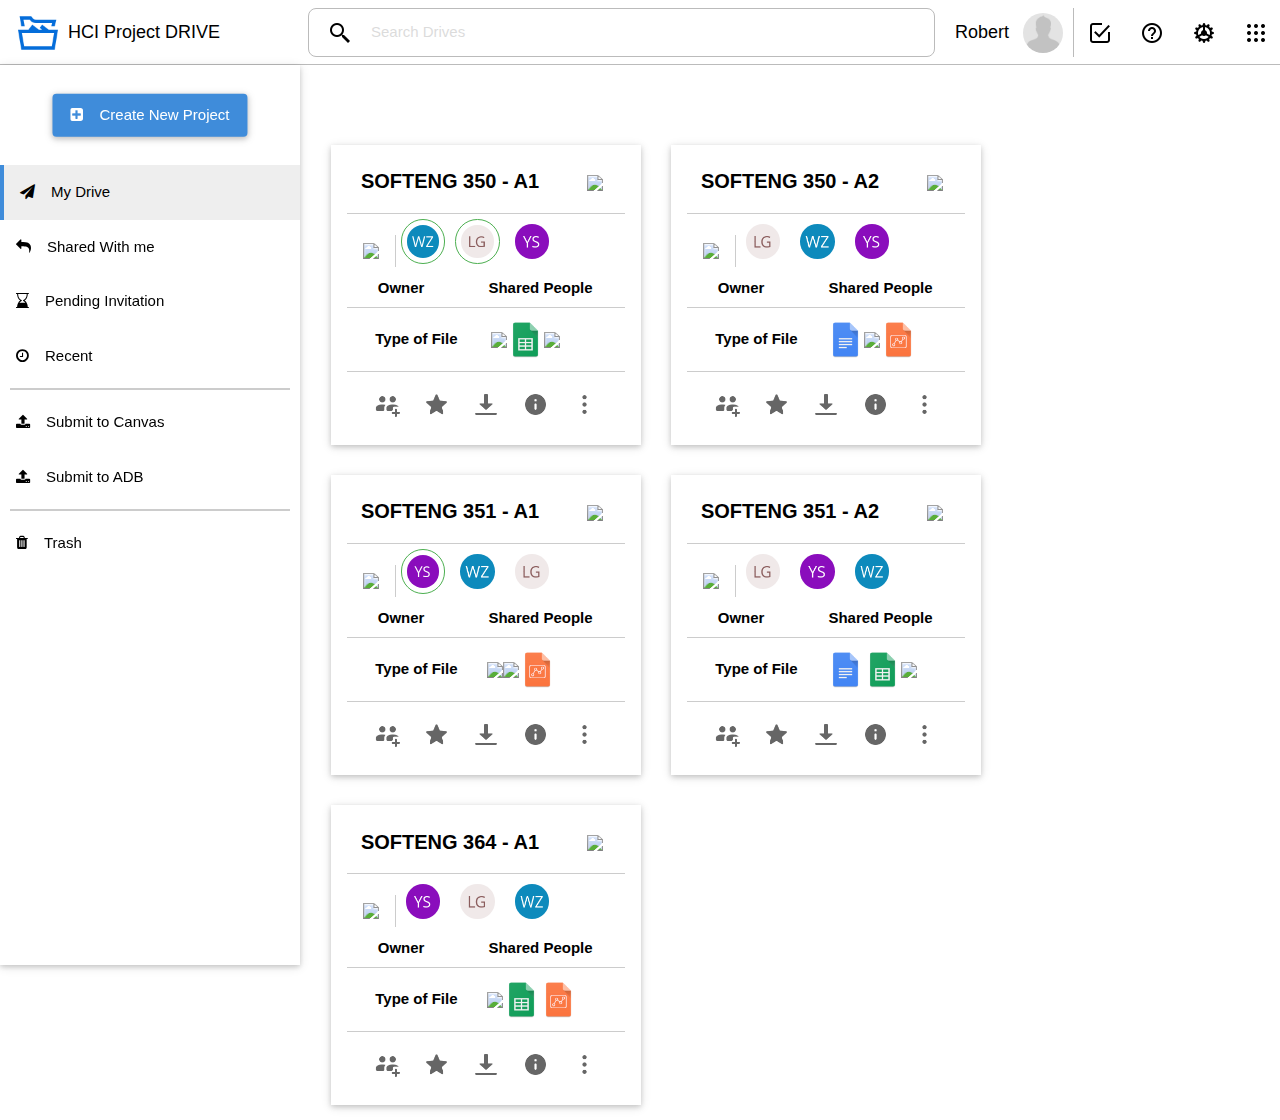
==== index.html @ d6d052b3 "resolving conflicts" ====
<!DOCTYPE html>
<html lang="en">
<title>HCI Project Drive</title>
<meta charset="UTF-8">
<meta name="viewport" content="width=device-width, initial-scale=1">
<link href="css/ysun.css" rel="stylesheet" type="text/css">
<link rel="stylesheet" href="https://www.w3schools.com/w3css/4/w3.css">

<link href="https://fonts.googleapis.com/css?family=RobotoDraft" rel="stylesheet" type="text/css">
<link rel="stylesheet" href="https://cdnjs.cloudflare.com/ajax/libs/font-awesome/4.7.0/css/font-awesome.min.css">
<link rel="stylesheet" href="css/sharing.css">
<link rel="stylesheet" href="css/ItemGrid.css">
<link rel="stylesheet" href="css/sideNav.css">

<style>
html,body,h1,h2,h3,h4,h5 {font-family: "RobotoDraft", "Roboto", sans-serif}
.w3-bar-block .w3-bar-item {padding: 16px}
	</style>
<body>

<header class="header">
	<div class="topnav">
		<div class="header-left">
			<img class="logo" src="assets/icon_drive.png" title="Drives" alt width="40" height="40">
			<span class="title">HCI Project DRIVE</span>
		</div>
	  	<div class="search-container">
			<div class="icon-background">
				<img class="search-icon" src="assets/icon-search.png" title="Search" alt width="24" height="24">
			</div>
			<input type="search" id="searchInput" class="search-field" onkeyup="searchFunction()" placeholder="Search Drives" name="search">
		</div>
		<div class="profile">
			<span class="profile-name">Robert</span>
			<img class="profile-img" src="assets/img_profile.png" title="Your profile" alt width="40" height="40">
		</div>
		<div class="menu">
			<div class="icon-background">
				<img class="status-icon" src="assets/icon-tickbox.png" title="Status" alt width="24" height="24">
			</div>
			<div class="icon-background">
				<img class="help-icon" src="assets/icon-help.png" title="Support" alt width="24" height="24">
			</div>
			<div class="icon-background">
				<img class="gear-icon" src="assets/icon-gear.png" title="Settings" alt width="24" height="24">
			</div>
			<div class="icon-background">
				<img class="menu-icon" src="assets/icon_menu.png" title="Apps" alt width="24" height="24">
			</div>
		</div>
	</div>
</header>
<!-- Side Navigation -->
<nav class="w3-sidebar w3-bar-block w3-collapse w3-white w3-animate-left w3-card" id="mySidebar">
  <div id="div-new-project" class= "div-wrapper">
    <div class="w3-display-middle">
	   <a class="w3-button google-drive-blue w3-card-2 w3-round-medium btn-new-project">
      <i class="fa fa-plus-square w3-margin-right" aria-hidden="true"></i>Create New Project</a>
    </div>
  </div>

  <!-- the close tab on small screen size -->
  <a href="javascript:void(0)" onclick="w3_close()" title="Close Sidemenu" 
  class="w3-bar-item w3-button w3-hide-large w3-large">Close <i class="fa fa-remove"></i></a>

  <div>
  <a href="#" class="w3-bar-item w3-button sideNavItem" id="sideNavItem-MyDrive" onclick="doShare('sideNavItem-MyDrive');w3_close();">
    <i class="fa fa-paper-plane w3-margin-right" ></i>My Drive</a>
  <a href="#" class="w3-bar-item w3-button sideNavItem" id="sideNavItem-Shared" onclick="doShare('sideNavItem-Shared');w3_close();">
    <i class="fa fa-mail-reply w3-margin-right"></i>Shared With me</a>
  <a href="#" class="w3-bar-item w3-button sideNavItem" id="sideNavItem-PendingInvitation" onclick="doShare('sideNavItem-PendingInvitation');w3_close();">
    <i class="fa fa-hourglass-end w3-margin-right"></i>Pending Invitation</a>
  <a href="#" class="w3-bar-item w3-button sideNavItem" id="sideNavItem-Recent" onclick="doShare('sideNavItem-Recent');w3_close();">
    <i class="fa fa-clock-o w3-margin-right" aria-hidden="true" ></i>Recent</a>
  <!-- Divider -->
  <div class="w3-panel w3-border sideNav-Divider"></div>
  <a href="#" class="w3-bar-item w3-button sideNavItem" id="sideNavItem-Canvas" onclick="doShare('sideNavItem-Canvas');w3_close();">
    <i class="fa fa-upload w3-margin-right" aria-hidden="true"></i>Submit to Canvas</a>
  <a href="#" class="w3-bar-item w3-button sideNavItem" id="sideNavItem-ADB" onclick="doShare('sideNavItem-ADB');w3_close();">
    <i class="fa fa-upload w3-margin-right" aria-hidden="true"></i>Submit to ADB</a>
  <!-- Divider -->
  <div class="w3-panel w3-border sideNav-Divider"></div>
  <a href="#" class="w3-bar-item w3-button sideNavItem" id="sideNavItem-Trash" onclick="doShare('sideNavItem-Trash');w3_close();">
    <i class="fa fa-trash w3-margin-right"></i>Trash</a>
  </div>
</nav>

<!-- Modal that pops up when you click on "Share File" -->
<div id="id01" class="w3-modal" style="z-index:4">
  <div class="w3-modal-content modal">
    <div class="w3-container w3-padding top-sharing-bar">
       <span onclick="document.getElementById('id01').style.display='none'"
       class="w3-button top-sharing-bar w3-right w3-xxlarge"><i class="fa fa-remove"></i></span>
      <h2>Share File</h2>
    </div>
    <div class="w3-panel">
      <label>Link sharing on</label>
      <table class="link-share">
        <tr>
          <th class="link-header">
            <div class="w3-dropdown-click">
              <button id="dropdown-button" class="w3-button w3-light-grey" onclick="toggleDropDown()">Anyone with the link can view <i class="fa fa-caret-down"></i></button>
              <div id="access-content" class="w3-dropdown-content w3-bar-block w3-card-4">
                <a href="#" class="w3-bar-item w3-button" onclick="select(this)">Anyone with the link can view</a>
                <a href="#" class="w3-bar-item w3-button" onclick="select(this)">Anyone with the link can edit</a>
                <a href="#" class="w3-bar-item w3-button" onclick="select(this)">Only people at the University of Auckland can edit</a>
              </div>
            </div>
            <a class="w3-button w3-light-grey w3-right">Copy Link</a>
          </th>
        </tr>
        <tr>
          <td class="link-item">https://se350.assignment3.co</td>
        </tr>
      </table>

      <hr>

      <label>People</label>
      <input class="w3-input w3-border w3-margin-bottom w3-margin-top" type="text" placeholder="Enter email addresses or names...">

      <hr>
      <label>Sharing Message</label>
      <textarea class="w3-input w3-border w3-margin-bottom w3-margin-top" placeholder="Enter your message here..."></textarea>

      <!-- Advanced sharing content -->
      <div id="advanced-sharing">
        <hr>
        <label>Select groups to share:</label>
        <div class="group-select">
          <input class="w3-check group-check" type="checkbox">
          <label class="project-names">Project 1</label>
          <input class="w3-check group-check" type="checkbox">
          <label class="project-names">Project 2</label>
          <input class="w3-check group-check" type="checkbox">
          <label class="project-names">Project 3</label>
          <input class="w3-check group-check" type="checkbox">
          <label class="project-names">Project 4</label>
        </div>
      </div>

      <div class="w3-section">
        <a class="w3-button done-button" onclick="submitShare()">Share</a>
        <a id="advanced-button" class="w3-button w3-light-grey w3-right" onclick="toggleAdvancedSharing()">Advanced Sharing</a> 
      </div>    
    </div>
  </div>
</div>

<!-- confirmation for sharing -->
<div id="id02" class="w3-modal" style="z-index:4">
  <div class="w3-modal-content modal">
    <div class="w3-container w3-padding top-sharing-bar">
      <span onclick="document.getElementById('id02').style.display='none'"
       class="w3-button top-sharing-bar w3-right w3-xxlarge"><i class="fa fa-remove"></i></span>
      <h2>Share File</h2>
    </div>
    <div class="w3-panel">
      <h3>Successfully shared!</h3>
      <div class="w3-section w3-right">
        <a class="w3-button done-button" onclick="document.getElementById('id02').style.display='none'">Done</a>
      </div>   
    </div>
  </div>
</div>

<!-- Overlay effect when opening the side navigation on small screens -->
<div class="w3-overlay w3-hide-large w3-animate-opacity" onclick="w3_close()" style="cursor:pointer" title="Close Sidemenu" id="myOverlay"></div>

<!-- Page content -->
<div class="w3-main div-main-contents" id="div-main-contents1">
<i class="fa fa-bars w3-button w3-white w3-hide-large w3-xlarge w3-margin-left w3-margin-top" onclick="w3_open()"></i>

<div id="grid" class="w3-container">
		<div class="col">
			<div class="w3-card w3-padding">
	            <div class="w3-row w3-border-bottom">
				    <h4><b class="card-title">SOFTENG 350 - A1</b><img class="icon link w3-hover-opacity" src="assets/icons8-link-96.png"></h4>
			    </div>
                <div class="w3-row">
                    <img class="avatar w3-padding w3-hover-opacity w3-border-right" src="assets/avatar1.png"><img class="initial w3-hover-opacity w3-border w3-border-green" src="assets/initials1.png"><img class="initial w3-hover-opacity w3-border w3-border-green" src="assets/initials2.png"><img class="initial w3-hover-opacity" src="assets/initials3.png">
                </div>
                <div class="w3-row w3-border-bottom w3-padding">
                    <p class="w3-row">
                        <b class="Owner-text">Owner</b><b class="Shared-people-text">Shared People</b>
                    </p>
                </div>
                <div class="w3-row w3-border-bottom w3-padding">
                    <p class="w3-row"><b class="Type-of-file-text">Type of File</b>
                        <img class="file-icon" src="assets/fileIcon4.png"><img class="file-icon" src="assets/fileIcon2.png"><img class="file-icon" src="assets/fileIcon5.png">
                    </p>
                </div>
                <div class="w3-row w3-padding"><a onclick="showShare()"><img class="icon w3-hover-opacity" src="assets/icons8-add-user-group-man-man-96.png"></a><img class="icon w3-hover-opacity" src="assets/icons8-star-96.png"><img class="icon w3-hover-opacity" src="assets/icons8-download-96.png"><img class="icon w3-hover-opacity" src="assets/icons8-info-96.png" title="Deadline: 06/06/2020"><img class="icon w3-hover-opacity" src="assets/icons8-menu-vertical-96.png"></div>
            </div>
		</div>
		<div class="col">
			<div class="w3-card w3-padding">
	            <div class="w3-row w3-border-bottom">
				    <h4><b class="card-title">SOFTENG 350 - A2</b><img class="icon link w3-hover-opacity" src="assets/icons8-link-96.png"></h4>
			    </div>
                <div class="w3-row">
                    <img class="avatar w3-padding w3-hover-opacity w3-border-right" src="assets/avatar2.png"><img class="initial w3-hover-opacity" src="assets/initials2.png"><img class="initial w3-hover-opacity" src="assets/initials1.png"><img class="initial w3-hover-opacity" src="assets/initials3.png">
                </div>
                <div class="w3-row w3-border-bottom w3-padding"><p class="w3-row"><b class="Owner-text">Owner</b><b class="Shared-people-text">Shared People</b></p></div>
                <div class="w3-row w3-border-bottom w3-padding"><p class="w3-row"><b class="Type-of-file-text">Type of File</b><img class="file-icon" src="assets/fileIcon1.png"><img class="file-icon" src="assets/fileIcon5.png"><img class="file-icon" src="assets/fileIcon3.png"></p></div>
                <div class="w3-row w3-padding"><a onclick="showShare()"><img class="icon w3-hover-opacity" src="assets/icons8-add-user-group-man-man-96.png"></a><img class="icon w3-hover-opacity" src="assets/icons8-star-96.png"><img class="icon w3-hover-opacity" src="assets/icons8-download-96.png"><img class="icon w3-hover-opacity" src="assets/icons8-info-96.png" title="Deadline: 10/06/2020"><img class="icon w3-hover-opacity" src="assets/icons8-menu-vertical-96.png"></div>
            </div>
        </div>
		<div class="col">
			<div class="w3-card w3-padding">
	            <div class="w3-row w3-border-bottom">
				    <h4><b class="card-title">SOFTENG 351 - A1</b><img class="icon link w3-hover-opacity" src="assets/icons8-link-96.png"></h4>
			    </div>
                <div class="w3-row">
                    <img class="avatar w3-padding w3-hover-opacity w3-border-right" src="assets/avatar3.png"><img class="initial w3-hover-opacity w3-border w3-border-green" src="assets/initials3.png"><img class="initial w3-hover-opacity" src="assets/initials1.png"><img class="initial w3-hover-opacity" src="assets/initials2.png">
                </div>
                <div class="w3-row w3-border-bottom w3-padding"><p class="w3-row"><b class="Owner-text">Owner</b><b class="Shared-people-text">Shared People</b></p></div>
                <div class="w3-row w3-border-bottom w3-padding"><p class="w3-row"><b class="Type-of-file-text">Type of File</b><img class="file-icon" src="assets/fileIcon5.png"><img class="file-icon" src="assets/fileIcon4.png"><img class="file-icon" src="assets/fileIcon3.png"></p></div>
                <div class="w3-row w3-padding"><a onclick="showShare()"><img class="icon w3-hover-opacity" src="assets/icons8-add-user-group-man-man-96.png"></a><img class="icon w3-hover-opacity" src="assets/icons8-star-96.png"><img class="icon w3-hover-opacity" src="assets/icons8-download-96.png"><img class="icon w3-hover-opacity" src="assets/icons8-info-96.png" title="Deadline: 07/06/2020"><img class="icon w3-hover-opacity" src="assets/icons8-menu-vertical-96.png"></div>
            </div>
        </div>
        <div class="col">
			<div class="w3-card w3-padding">
	            <div class="w3-row w3-border-bottom">
				    <h4><b class="card-title">SOFTENG 351 - A2</b><img class="icon link w3-hover-opacity" src="assets/icons8-link-96.png"></h4>
			    </div>
                <div class="w3-row">
                    <img class="avatar w3-padding w3-hover-opacity w3-border-right" src="assets/avatar4.png"><img class="initial w3-hover-opacity" src="assets/initials2.png"><img class="initial w3-hover-opacity" src="assets/initials3.png"><img class="initial w3-hover-opacity" src="assets/initials1.png">
                </div>
                <div class="w3-row w3-border-bottom w3-padding"><p class="w3-row"><b class="Owner-text">Owner</b><b class="Shared-people-text">Shared People</b></p></div>
                <div class="w3-row w3-border-bottom w3-padding"><p class="w3-row"><b class="Type-of-file-text">Type of File</b><img class="file-icon" src="assets/fileIcon1.png"><img class="file-icon" src="assets/fileIcon2.png"><img class="file-icon" src="assets/fileIcon4.png"></p></div>
                <div class="w3-row w3-padding"><a onclick="showShare()"><img class="icon w3-hover-opacity" src="assets/icons8-add-user-group-man-man-96.png"></a><img class="icon w3-hover-opacity" src="assets/icons8-star-96.png"><img class="icon w3-hover-opacity" src="assets/icons8-download-96.png"><img class="icon w3-hover-opacity" src="assets/icons8-info-96.png" title="Deadline: 11/06/2020"><img class="icon w3-hover-opacity" src="assets/icons8-menu-vertical-96.png"></div>
            </div>
        </div>
        <div class="col">
			<div class="w3-card w3-padding">
	            <div class="w3-row w3-border-bottom">
				    <h4><b class="card-title">SOFTENG 364 - A1</b><img class="icon link w3-hover-opacity" src="assets/icons8-link-96.png"></h4>
			    </div>
                <div class="w3-row">
                    <img class="avatar w3-padding w3-hover-opacity w3-border-right" src="assets/avatar5.png"><img class="initial w3-hover-opacity" src="assets/initials3.png"><img class="initial w3-hover-opacity" src="assets/initials2.png"><img class="initial w3-hover-opacity" src="assets/initials1.png">
                </div>
                <div class="w3-row w3-border-bottom w3-padding"><p class="w3-row"><b class="Owner-text">Owner</b><b class="Shared-people-text">Shared People</b></p></div>
                <div class="w3-row w3-border-bottom w3-padding"><p class="w3-row"><b class="Type-of-file-text">Type of File</b><img class="file-icon" src="assets/fileIcon4.png"><img class="file-icon" src="assets/fileIcon2.png"><img class="file-icon" src="assets/fileIcon3.png"></p></div>
                <div class="w3-row w3-padding"><a onclick="showShare()"><img class="icon w3-hover-opacity" src="assets/icons8-add-user-group-man-man-96.png"></a><img class="icon w3-hover-opacity" src="assets/icons8-star-96.png"><img class="icon w3-hover-opacity" src="assets/icons8-download-96.png"><img class="icon w3-hover-opacity" src="assets/icons8-info-96.png" title="Deadline: 15/06/2020"><img class="icon w3-hover-opacity" src="assets/icons8-menu-vertical-96.png"></div>
            </div>
        </div>
</div>
 
</div>


<!-- Page2 content (When clicking shared with me)-->
<div class="w3-main div-main-contents" id="div-main-contents2" style="margin-left:300px;">
<i class="fa fa-bars w3-button w3-white w3-hide-large w3-xlarge w3-margin-left w3-margin-top" onclick="w3_open()"></i>

<div class="w3-container">
  <div class="row">
    <div class="col">
      <div class="w3-card w3-padding">
              <div class="w3-row w3-border-bottom">
            <h4><b class="card-title">SOFTENG 350 - A1</b><img class="icon link w3-hover-opacity" src="assets/icons8-link-96.png"></h4>
          </div>
                <div class="w3-row">
                    <img class="avatar w3-padding w3-hover-opacity w3-border-right" src="assets/avatar1.png"><img class="initial w3-hover-opacity" src="assets/initials1.png"><img class="initial w3-hover-opacity" src="assets/initials2.png"><img class="initial w3-hover-opacity" src="assets/initials3.png">
                </div>
                <div class="w3-row w3-border-bottom w3-padding">
                    <p class="w3-row">
                        <b class="Owner-text">Owner</b><b class="Shared-people-text">Shared People</b>
                    </p>
                </div>
                <div class="w3-row w3-border-bottom w3-padding">
                    <p class="w3-row"><b class="Type-of-file-text">Type of File</b>
                        <img class="file-icon" src="assets/fileIcon4.png"><img class="file-icon" src="assets/fileIcon2.png"><img class="file-icon" src="assets/fileIcon5.png">
                    </p>
                </div>
                <div class="w3-row w3-padding">
                    <a onclick="showShare()"><img class="icon w3-hover-opacity" src="assets/icons8-add-user-group-man-man-96.png"></a><img class="icon w3-hover-opacity" src="assets/icons8-star-96.png"><img class="icon w3-hover-opacity" src="assets/icons8-download-96.png"><img class="icon w3-hover-opacity" src="assets/icons8-info-96.png"><img class="icon w3-hover-opacity" src="assets/icons8-menu-vertical-96.png">
                </div>
            </div>
    </div>
    <div class="col">
        <div class="w3-card w3-padding">
          <div class="w3-row w3-border-bottom">
        <h4><b class="card-title">ENGGEN 303 TGIP</b><img class="icon link w3-hover-opacity" src="assets/icons8-link-96.png"></h4>
          </div>
            <div class="w3-row">
                <img class="avatar w3-padding w3-hover-opacity w3-border-right" src="assets/avatar5.png"><img class="initial w3-hover-opacity" src="assets/initials3.png"><img class="initial w3-hover-opacity" src="assets/initials2.png"><img class="initial w3-hover-opacity" src="assets/initials1.png">
            </div>
            <div class="w3-row w3-border-bottom w3-padding"><p class="w3-row"><b class="Owner-text">Owner</b><b class="Shared-people-text">Shared People</b></p></div>
            <div class="w3-row w3-border-bottom w3-padding"><p class="w3-row"><b class="Type-of-file-text" style="margin-right:20%">Type of File</b><img class="file-icon" src="assets/fileIcon1.png"><img class="file-icon" src="assets/fileIcon2.png"></p></div>
            <div class="w3-row w3-padding"><a onclick="showShare()"><img class="icon w3-hover-opacity" src="assets/icons8-add-user-group-man-man-96.png"></a><img class="icon w3-hover-opacity" src="assets/icons8-star-96.png"><img class="icon w3-hover-opacity" src="assets/icons8-download-96.png"><img class="icon w3-hover-opacity" src="assets/icons8-info-96.png"><img class="icon w3-hover-opacity" src="assets/icons8-menu-vertical-96.png"></div>
        </div>
    </div>
    <div class="col">
      <div class="w3-card w3-padding">
              <div class="w3-row w3-border-bottom">
            <h4><b class="card-title">SOFTENG 350 - A2</b><img class="icon link w3-hover-opacity" src="assets/icons8-link-96.png"></h4>
          </div>
                <div class="w3-row">
                    <img class="avatar w3-padding w3-hover-opacity w3-border-right" src="assets/avatar2.png"><img class="initial w3-hover-opacity" src="assets/initials2.png"><img class="initial w3-hover-opacity" src="assets/initials1.png"><img class="initial w3-hover-opacity" src="assets/initials3.png">
                </div>
                <div class="w3-row w3-border-bottom w3-padding"><p class="w3-row"><b class="Owner-text">Owner</b><b class="Shared-people-text">Shared People</b></p></div>
                <div class="w3-row w3-border-bottom w3-padding"><p class="w3-row"><b class="Type-of-file-text">Type of File</b><img class="file-icon" src="assets/fileIcon1.png"><img class="file-icon" src="assets/fileIcon5.png"><img class="file-icon" src="assets/fileIcon3.png"></p></div>
                <div class="w3-row w3-padding"><a onclick="showShare()"><img class="icon w3-hover-opacity" src="assets/icons8-add-user-group-man-man-96.png"></a><img class="icon w3-hover-opacity" src="assets/icons8-star-96.png"><img class="icon w3-hover-opacity" src="assets/icons8-download-96.png"><img class="icon w3-hover-opacity" src="assets/icons8-info-96.png"><img class="icon w3-hover-opacity" src="assets/icons8-menu-vertical-96.png"></div>
            </div>
        </div>
  </div>
</div>
 
</div>

<!-- Page3 content (Empty grid)-->
<div class="w3-main div-main-contents" id="div-main-contents3" style="margin-left:300px;">
  <i class="fa fa-bars w3-button w3-white w3-hide-large w3-xlarge w3-margin-left w3-margin-top" onclick="w3_open()"></i>
  <div class="flex-container">
    <p class="abc">No Items Found</p>
  </div>
</div>

<script>

function w3_open() {
  document.getElementById("mySidebar").style.display = "block";
  document.getElementById("myOverlay").style.display = "block";
}

function w3_close() {
  document.getElementById("mySidebar").style.display = "none";
  document.getElementById("myOverlay").style.display = "none";
}
</script>

<script type="text/javascript" src="js/sideNav.js"></script>

<script type="text/javascript" src="js/sharing.js"></script>
    
<script type="text/javascript" src="js/search.js"></script>

</body>
</html>
---- css/ysun.css ----
@charset "utf-8";
/* CSS Document */
*{
	margin: 0;
	padding: 0;
}

.header{
	width: auto;
	height: 65px;
	border-bottom: 1px solid #BBBBBB;
	background-color: #FFFFFF;
	align-items: center;
	display: block;
}

.header-left{
	display: flex;
	max-width: 300px;
	width: 100%;
	padding: 0px 30px 0px 0px;
	align-items: center;
	position: relative;
}

.logo{
	left: 10px;
	position: relative;
}

.title{
	font-size: large;
	left: 20px;
	margin-right: 20px;
	position: relative;
	cursor: pointer;
}

.title:hover{
	transition: opacity .25s ease;
	opacity: 50%;
}

.profile{
	left: 10px;
	border-right: 1px solid #BBBBBB;
	display: flex;
	position: relative;
	align-items: center;
	justify-content: center;
}

.profile-img{
	border-radius: 20px;
	margin: 0px 10px 0px 2px;
	cursor: pointer;
	position: relative;
}

.profile-name{
	width: 60px;
	margin: 0px 6px 0px 10px;
	font-size: large;
	align-items: center;
	position: relative;
	
}
.topnav{
	height: 65px;
	display:flex;
	padding: 8px;
	position: relative;
}

.search-container{
	display: flex;
	background: transparent;
	border: 0.5px solid #BBBBBB;
	border-radius: 8px;
    width: 760px;
	margin-right: auto;
	padding: 0px 5px;
	align-items: center;
	position: relative;
}


.search-field{
	background: transparent;
	border: none;
	padding: 0px 5px;
	width: 90%;
	overflow: hidden;
	outline: none;
	opacity: 25%;
	position: relative;
}

.search-field:hover{
	transition: opacity .25s ease;
	opacity: 100%;
}

.menu{
	left: 10px;
	display: flex;
	align-items: center;
	position: relative;
}

.icon-background{
	width: 40px;
	height: 40px;
	background: transparent;
	border-radius: 20px;
	margin: 0px 6px;
	display: flex;
	align-items: center;
	justify-content: center;
}

.icon-background:hover{
	background: #EEEEEE;
}

.menu-icon{
	cursor: pointer;
}

.gear-icon{
	cursor: pointer;
}

.help-icon{
	cursor: pointer;
}

.status-icon{
	cursor: pointer;
}

.search-icon{
	cursor: pointer;
}
---- css/sharing.css ----
.modal {
    position: absolute;
    float: left;
    left: 50%;
    top: 50%;
    transform: translate(-50%, -50%);
}

.link-header {
    border: 1px solid #d7e0f9;
    text-align: left;
    padding: 8px;
}

.link-item {
    border: 1px solid #d7e0f9;
    text-align: left;
    padding: 8px;
}

.link-share {
    border-collapse: collapse;
    width: 100%;
}

.group-select {
    padding: 8px;
    padding-left: 0px;
}

.project-names {
    padding-right: 12px;
}

.top-sharing-bar, .done-button {
    background-color: #0453ca;
    color: white;
}

#advanced-sharing {
    display: none;
}
---- css/ItemGrid.css ----
/* CSS Document */
.col {
	width: 340px;
  	float: left;
  	padding: 15px;
}

.card-title {
    margin-left: 5%;
}

.avatar {
	cursor: pointer;
    width: 40%;
    margin-top: 20px;
}

.initial {
    padding-top: 20px;
	cursor: pointer;
    width: 16%;
    border-radius: 50%;
    padding: 5px;
    margin: 5px;
}

.file-icon {
    width: 15%;
    margin-top: 5px;
    margin-bottom: 5px;
}

.Owner-text {
    margin-left: 6%;
}

.Shared-people-text {
    margin-left: 26%;
}

.Type-of-file-text {
    margin-left: 5%;
    margin-right: 12%;
}

.icon {
	cursor: pointer;
    width: 20%;
    padding: 12px;
}

.link {
    margin-left: 13%;
}

.flex-container {
  display: flex;
  height:80vh;
  justify-content: center;
  align-items: center;
}

.div-main-contents{
  margin-top:65px;
  margin-left:300px;
}
---- css/sideNav.css ----
/* CSS Document */
/*
64AFED
3f8cda
314582
1E274B
*/
.google-drive-blue{
  background: #3f8cda;
  color:white;
}

.div-wrapper{
  position: relative;
}

#div-new-project{
  height: 70px;
  margin: 15px 0px;
}

.btn-new-project{
  transition-duration: 0.4s;
  border: 2px solid #3f8cda;
}

.btn-new-project:hover {
  color: black;
  border: 2px solid #3f8cda;
  background-color: #EEEEEE !important;
}

#img-plus{
  width: 20px;
  height: 20px;
  margin: 5px;
}

.sideNavItem:hover{
  background-color: #EEEEEE !important;
}

.sideNavItem-active{
  border-left: 4px solid #3f8cda !important;
  background-color: #EEEEEE !important;
}

.sideNav-Divider{
  margin:5px 10px !important;
  background: #ccc;
  padding:0px;
  height: 0px;
}

#mySidebar{
  z-index:3;

  width:300px !important;
  position:fixed !important;
  /*margin-top:65px;*/
}
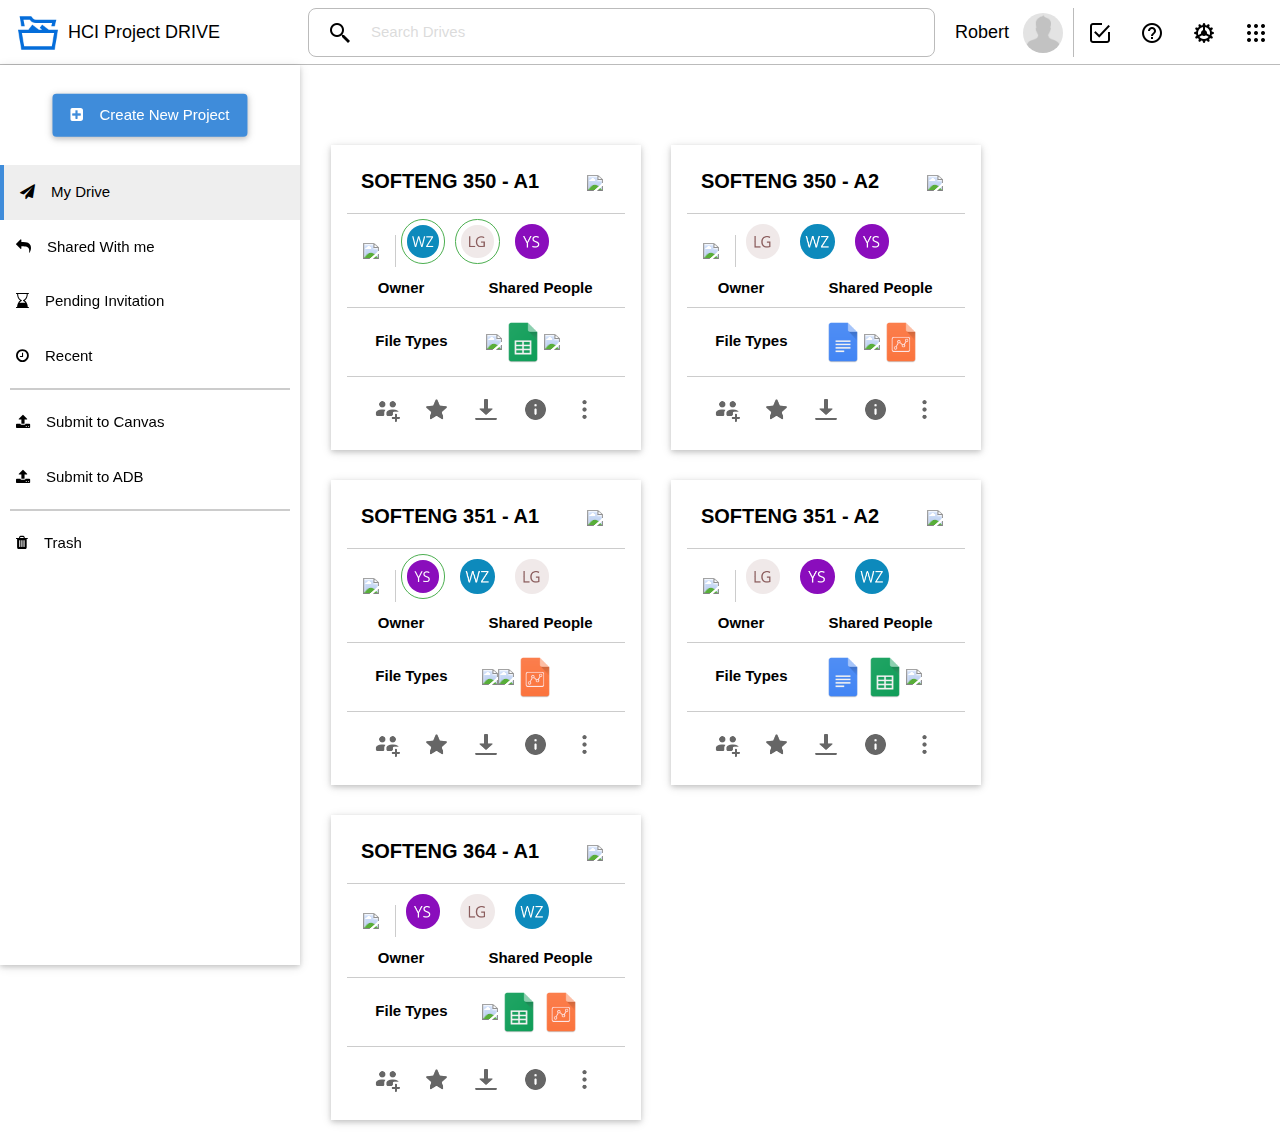
==== commit 72ed2fc2: "changed to file types" ====
--- a/index.html
+++ b/index.html
@@ -89,7 +89,7 @@
 <div id="id01" class="w3-modal" style="z-index:4">
   <div class="w3-modal-content modal">
     <div class="w3-container w3-padding top-sharing-bar">
-       <span onclick="document.getElementById('id01').style.display='none'"
+       <span onclick="document.getElementById('id01').style.display='none'; clearSharing();"
        class="w3-button top-sharing-bar w3-right w3-xxlarge"><i class="fa fa-remove"></i></span>
       <h2>Share File</h2>
     </div>
@@ -117,11 +117,11 @@
       <hr>
 
       <label>People</label>
-      <input class="w3-input w3-border w3-margin-bottom w3-margin-top" type="text" placeholder="Enter email addresses or names...">
+      <input id="people" class="w3-input w3-border w3-margin-bottom w3-margin-top" type="text" placeholder="Enter email addresses or names...">
 
       <hr>
       <label>Sharing Message</label>
-      <textarea class="w3-input w3-border w3-margin-bottom w3-margin-top" placeholder="Enter your message here..."></textarea>
+      <textarea id="message" class="w3-input w3-border w3-margin-bottom w3-margin-top" placeholder="Enter your message here..."></textarea>
 
       <!-- Advanced sharing content -->
       <div id="advanced-sharing">
@@ -186,7 +186,7 @@
                     </p>
                 </div>
                 <div class="w3-row w3-border-bottom w3-padding">
-                    <p class="w3-row"><b class="Type-of-file-text">Type of File</b>
+                    <p class="w3-row"><b class="Type-of-file-text">File Types</b>
                         <img class="file-icon" src="assets/fileIcon4.png"><img class="file-icon" src="assets/fileIcon2.png"><img class="file-icon" src="assets/fileIcon5.png">
                     </p>
                 </div>
@@ -202,7 +202,7 @@
                     <img class="avatar w3-padding w3-hover-opacity w3-border-right" src="assets/avatar2.png"><img class="initial w3-hover-opacity" src="assets/initials2.png"><img class="initial w3-hover-opacity" src="assets/initials1.png"><img class="initial w3-hover-opacity" src="assets/initials3.png">
                 </div>
                 <div class="w3-row w3-border-bottom w3-padding"><p class="w3-row"><b class="Owner-text">Owner</b><b class="Shared-people-text">Shared People</b></p></div>
-                <div class="w3-row w3-border-bottom w3-padding"><p class="w3-row"><b class="Type-of-file-text">Type of File</b><img class="file-icon" src="assets/fileIcon1.png"><img class="file-icon" src="assets/fileIcon5.png"><img class="file-icon" src="assets/fileIcon3.png"></p></div>
+                <div class="w3-row w3-border-bottom w3-padding"><p class="w3-row"><b class="Type-of-file-text">File Types</b><img class="file-icon" src="assets/fileIcon1.png"><img class="file-icon" src="assets/fileIcon5.png"><img class="file-icon" src="assets/fileIcon3.png"></p></div>
                 <div class="w3-row w3-padding"><a onclick="showShare()"><img class="icon w3-hover-opacity" src="assets/icons8-add-user-group-man-man-96.png"></a><img class="icon w3-hover-opacity" src="assets/icons8-star-96.png"><img class="icon w3-hover-opacity" src="assets/icons8-download-96.png"><img class="icon w3-hover-opacity" src="assets/icons8-info-96.png" title="Deadline: 10/06/2020"><img class="icon w3-hover-opacity" src="assets/icons8-menu-vertical-96.png"></div>
             </div>
         </div>
@@ -215,7 +215,7 @@
                     <img class="avatar w3-padding w3-hover-opacity w3-border-right" src="assets/avatar3.png"><img class="initial w3-hover-opacity w3-border w3-border-green" src="assets/initials3.png"><img class="initial w3-hover-opacity" src="assets/initials1.png"><img class="initial w3-hover-opacity" src="assets/initials2.png">
                 </div>
                 <div class="w3-row w3-border-bottom w3-padding"><p class="w3-row"><b class="Owner-text">Owner</b><b class="Shared-people-text">Shared People</b></p></div>
-                <div class="w3-row w3-border-bottom w3-padding"><p class="w3-row"><b class="Type-of-file-text">Type of File</b><img class="file-icon" src="assets/fileIcon5.png"><img class="file-icon" src="assets/fileIcon4.png"><img class="file-icon" src="assets/fileIcon3.png"></p></div>
+                <div class="w3-row w3-border-bottom w3-padding"><p class="w3-row"><b class="Type-of-file-text">File Types</b><img class="file-icon" src="assets/fileIcon5.png"><img class="file-icon" src="assets/fileIcon4.png"><img class="file-icon" src="assets/fileIcon3.png"></p></div>
                 <div class="w3-row w3-padding"><a onclick="showShare()"><img class="icon w3-hover-opacity" src="assets/icons8-add-user-group-man-man-96.png"></a><img class="icon w3-hover-opacity" src="assets/icons8-star-96.png"><img class="icon w3-hover-opacity" src="assets/icons8-download-96.png"><img class="icon w3-hover-opacity" src="assets/icons8-info-96.png" title="Deadline: 07/06/2020"><img class="icon w3-hover-opacity" src="assets/icons8-menu-vertical-96.png"></div>
             </div>
         </div>
@@ -228,7 +228,7 @@
                     <img class="avatar w3-padding w3-hover-opacity w3-border-right" src="assets/avatar4.png"><img class="initial w3-hover-opacity" src="assets/initials2.png"><img class="initial w3-hover-opacity" src="assets/initials3.png"><img class="initial w3-hover-opacity" src="assets/initials1.png">
                 </div>
                 <div class="w3-row w3-border-bottom w3-padding"><p class="w3-row"><b class="Owner-text">Owner</b><b class="Shared-people-text">Shared People</b></p></div>
-                <div class="w3-row w3-border-bottom w3-padding"><p class="w3-row"><b class="Type-of-file-text">Type of File</b><img class="file-icon" src="assets/fileIcon1.png"><img class="file-icon" src="assets/fileIcon2.png"><img class="file-icon" src="assets/fileIcon4.png"></p></div>
+                <div class="w3-row w3-border-bottom w3-padding"><p class="w3-row"><b class="Type-of-file-text">File Types</b><img class="file-icon" src="assets/fileIcon1.png"><img class="file-icon" src="assets/fileIcon2.png"><img class="file-icon" src="assets/fileIcon4.png"></p></div>
                 <div class="w3-row w3-padding"><a onclick="showShare()"><img class="icon w3-hover-opacity" src="assets/icons8-add-user-group-man-man-96.png"></a><img class="icon w3-hover-opacity" src="assets/icons8-star-96.png"><img class="icon w3-hover-opacity" src="assets/icons8-download-96.png"><img class="icon w3-hover-opacity" src="assets/icons8-info-96.png" title="Deadline: 11/06/2020"><img class="icon w3-hover-opacity" src="assets/icons8-menu-vertical-96.png"></div>
             </div>
         </div>
@@ -241,7 +241,7 @@
                     <img class="avatar w3-padding w3-hover-opacity w3-border-right" src="assets/avatar5.png"><img class="initial w3-hover-opacity" src="assets/initials3.png"><img class="initial w3-hover-opacity" src="assets/initials2.png"><img class="initial w3-hover-opacity" src="assets/initials1.png">
                 </div>
                 <div class="w3-row w3-border-bottom w3-padding"><p class="w3-row"><b class="Owner-text">Owner</b><b class="Shared-people-text">Shared People</b></p></div>
-                <div class="w3-row w3-border-bottom w3-padding"><p class="w3-row"><b class="Type-of-file-text">Type of File</b><img class="file-icon" src="assets/fileIcon4.png"><img class="file-icon" src="assets/fileIcon2.png"><img class="file-icon" src="assets/fileIcon3.png"></p></div>
+                <div class="w3-row w3-border-bottom w3-padding"><p class="w3-row"><b class="Type-of-file-text">File Types</b><img class="file-icon" src="assets/fileIcon4.png"><img class="file-icon" src="assets/fileIcon2.png"><img class="file-icon" src="assets/fileIcon3.png"></p></div>
                 <div class="w3-row w3-padding"><a onclick="showShare()"><img class="icon w3-hover-opacity" src="assets/icons8-add-user-group-man-man-96.png"></a><img class="icon w3-hover-opacity" src="assets/icons8-star-96.png"><img class="icon w3-hover-opacity" src="assets/icons8-download-96.png"><img class="icon w3-hover-opacity" src="assets/icons8-info-96.png" title="Deadline: 15/06/2020"><img class="icon w3-hover-opacity" src="assets/icons8-menu-vertical-96.png"></div>
             </div>
         </div>
@@ -270,7 +270,7 @@
                     </p>
                 </div>
                 <div class="w3-row w3-border-bottom w3-padding">
-                    <p class="w3-row"><b class="Type-of-file-text">Type of File</b>
+                    <p class="w3-row"><b class="Type-of-file-text">File Types</b>
                         <img class="file-icon" src="assets/fileIcon4.png"><img class="file-icon" src="assets/fileIcon2.png"><img class="file-icon" src="assets/fileIcon5.png">
                     </p>
                 </div>
@@ -288,7 +288,7 @@
                 <img class="avatar w3-padding w3-hover-opacity w3-border-right" src="assets/avatar5.png"><img class="initial w3-hover-opacity" src="assets/initials3.png"><img class="initial w3-hover-opacity" src="assets/initials2.png"><img class="initial w3-hover-opacity" src="assets/initials1.png">
             </div>
             <div class="w3-row w3-border-bottom w3-padding"><p class="w3-row"><b class="Owner-text">Owner</b><b class="Shared-people-text">Shared People</b></p></div>
-            <div class="w3-row w3-border-bottom w3-padding"><p class="w3-row"><b class="Type-of-file-text" style="margin-right:20%">Type of File</b><img class="file-icon" src="assets/fileIcon1.png"><img class="file-icon" src="assets/fileIcon2.png"></p></div>
+            <div class="w3-row w3-border-bottom w3-padding"><p class="w3-row"><b class="Type-of-file-text" style="margin-right:20%">File Types</b><img class="file-icon" src="assets/fileIcon1.png"><img class="file-icon" src="assets/fileIcon2.png"></p></div>
             <div class="w3-row w3-padding"><a onclick="showShare()"><img class="icon w3-hover-opacity" src="assets/icons8-add-user-group-man-man-96.png"></a><img class="icon w3-hover-opacity" src="assets/icons8-star-96.png"><img class="icon w3-hover-opacity" src="assets/icons8-download-96.png"><img class="icon w3-hover-opacity" src="assets/icons8-info-96.png"><img class="icon w3-hover-opacity" src="assets/icons8-menu-vertical-96.png"></div>
         </div>
     </div>
@@ -301,7 +301,7 @@
                     <img class="avatar w3-padding w3-hover-opacity w3-border-right" src="assets/avatar2.png"><img class="initial w3-hover-opacity" src="assets/initials2.png"><img class="initial w3-hover-opacity" src="assets/initials1.png"><img class="initial w3-hover-opacity" src="assets/initials3.png">
                 </div>
                 <div class="w3-row w3-border-bottom w3-padding"><p class="w3-row"><b class="Owner-text">Owner</b><b class="Shared-people-text">Shared People</b></p></div>
-                <div class="w3-row w3-border-bottom w3-padding"><p class="w3-row"><b class="Type-of-file-text">Type of File</b><img class="file-icon" src="assets/fileIcon1.png"><img class="file-icon" src="assets/fileIcon5.png"><img class="file-icon" src="assets/fileIcon3.png"></p></div>
+                <div class="w3-row w3-border-bottom w3-padding"><p class="w3-row"><b class="Type-of-file-text">File Types</b><img class="file-icon" src="assets/fileIcon1.png"><img class="file-icon" src="assets/fileIcon5.png"><img class="file-icon" src="assets/fileIcon3.png"></p></div>
                 <div class="w3-row w3-padding"><a onclick="showShare()"><img class="icon w3-hover-opacity" src="assets/icons8-add-user-group-man-man-96.png"></a><img class="icon w3-hover-opacity" src="assets/icons8-star-96.png"><img class="icon w3-hover-opacity" src="assets/icons8-download-96.png"><img class="icon w3-hover-opacity" src="assets/icons8-info-96.png"><img class="icon w3-hover-opacity" src="assets/icons8-menu-vertical-96.png"></div>
             </div>
         </div>
--- a/css/ItemGrid.css
+++ b/css/ItemGrid.css
@@ -25,7 +25,7 @@
 }
 
 .file-icon {
-    width: 15%;
+    width: 17%;
     margin-top: 5px;
     margin-bottom: 5px;
 }
@@ -40,7 +40,7 @@
 
 .Type-of-file-text {
     margin-left: 5%;
-    margin-right: 12%;
+    margin-right: 14%;
 }
 
 .icon {
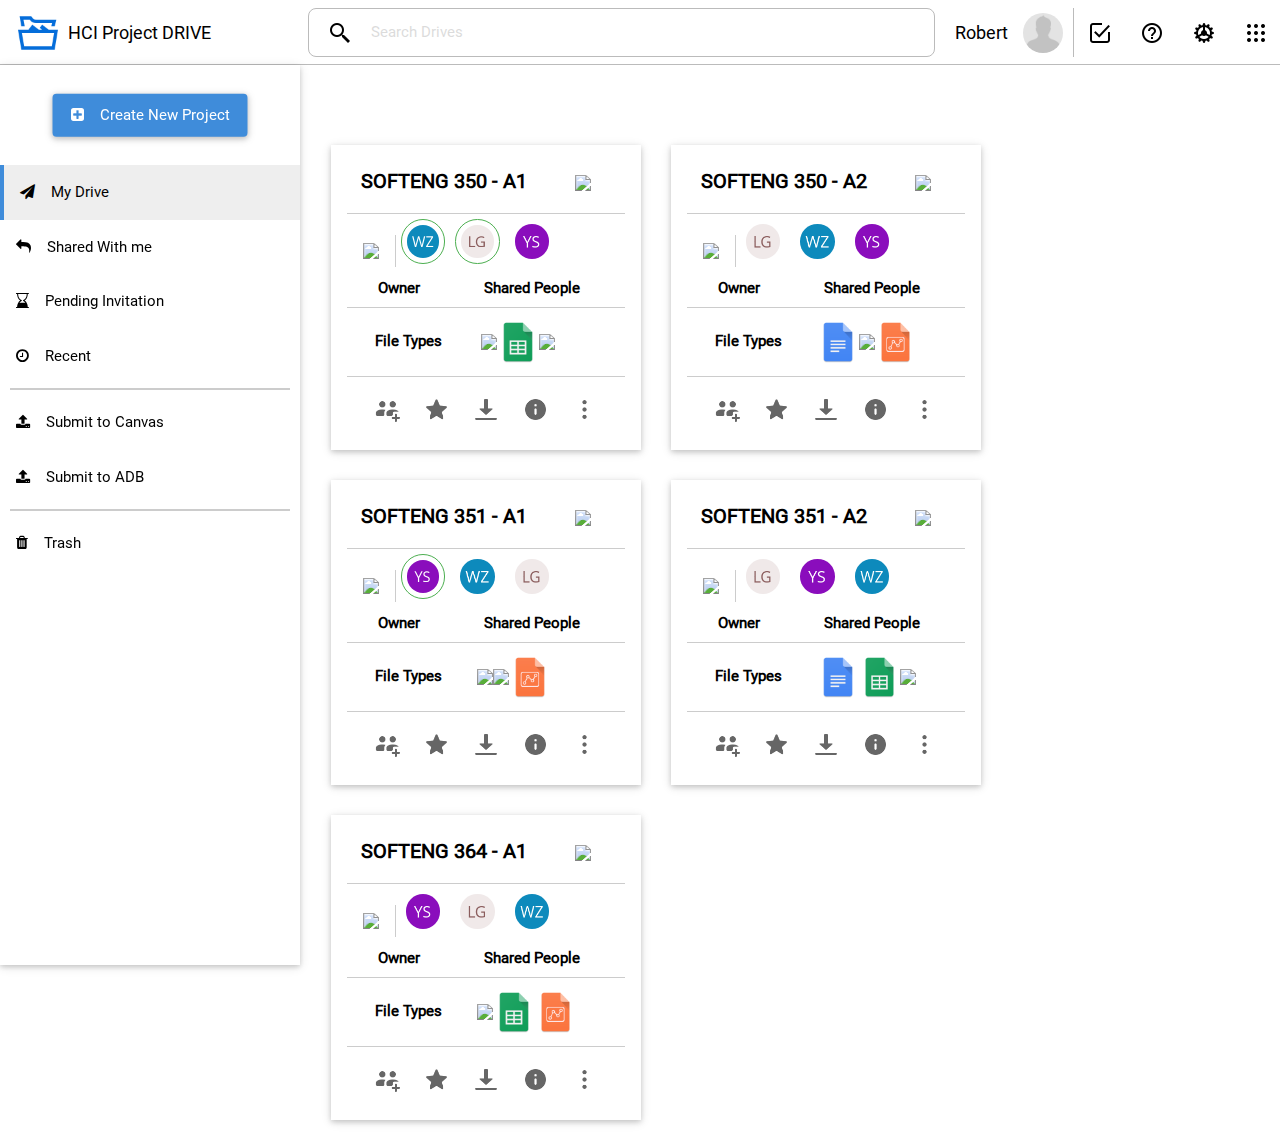
==== commit 5d52c1f0: "Make roboto local" ====
--- a/index.html
+++ b/index.html
@@ -4,18 +4,24 @@
 <meta charset="UTF-8">
 <meta name="viewport" content="width=device-width, initial-scale=1">
 <link href="css/ysun.css" rel="stylesheet" type="text/css">
-<link rel="stylesheet" href="https://www.w3schools.com/w3css/4/w3.css">
-
-<link href="https://fonts.googleapis.com/css?family=RobotoDraft" rel="stylesheet" type="text/css">
-<link rel="stylesheet" href="https://cdnjs.cloudflare.com/ajax/libs/font-awesome/4.7.0/css/font-awesome.min.css">
+<link rel="stylesheet" href="css/w3.css">
+
+<link rel="stylesheet" href="font-awesome-4.7.0/css/font-awesome.min.css">
 <link rel="stylesheet" href="css/sharing.css">
 <link rel="stylesheet" href="css/ItemGrid.css">
 <link rel="stylesheet" href="css/sideNav.css">
 
 <style>
-html,body,h1,h2,h3,h4,h5 {font-family: "RobotoDraft", "Roboto", sans-serif}
-.w3-bar-block .w3-bar-item {padding: 16px}
-	</style>
+  @font-face {
+    font-family: "Roboto";
+    src: url("fonts/Roboto-Regular.ttf") format('truetype');
+    font-weight: 400;
+    font-style: normal;
+  }
+
+  html,body,h1,h2,h3,h4,h5 {font-family: "Roboto"}
+  .w3-bar-block .w3-bar-item {padding: 16px}
+</style>
 <body>
 
 <header class="header">
@@ -91,7 +97,7 @@
     <div class="w3-container w3-padding top-sharing-bar">
        <span onclick="document.getElementById('id01').style.display='none'; clearSharing();"
        class="w3-button top-sharing-bar w3-right w3-xxlarge"><i class="fa fa-remove"></i></span>
-      <h2>Share File</h2>
+      <h2>Share Project</h2>
     </div>
     <div class="w3-panel">
       <label>Link sharing on</label>
@@ -153,7 +159,7 @@
     <div class="w3-container w3-padding top-sharing-bar">
       <span onclick="document.getElementById('id02').style.display='none'"
        class="w3-button top-sharing-bar w3-right w3-xxlarge"><i class="fa fa-remove"></i></span>
-      <h2>Share File</h2>
+      <h2>Share Project</h2>
     </div>
     <div class="w3-panel">
       <h3>Successfully shared!</h3>
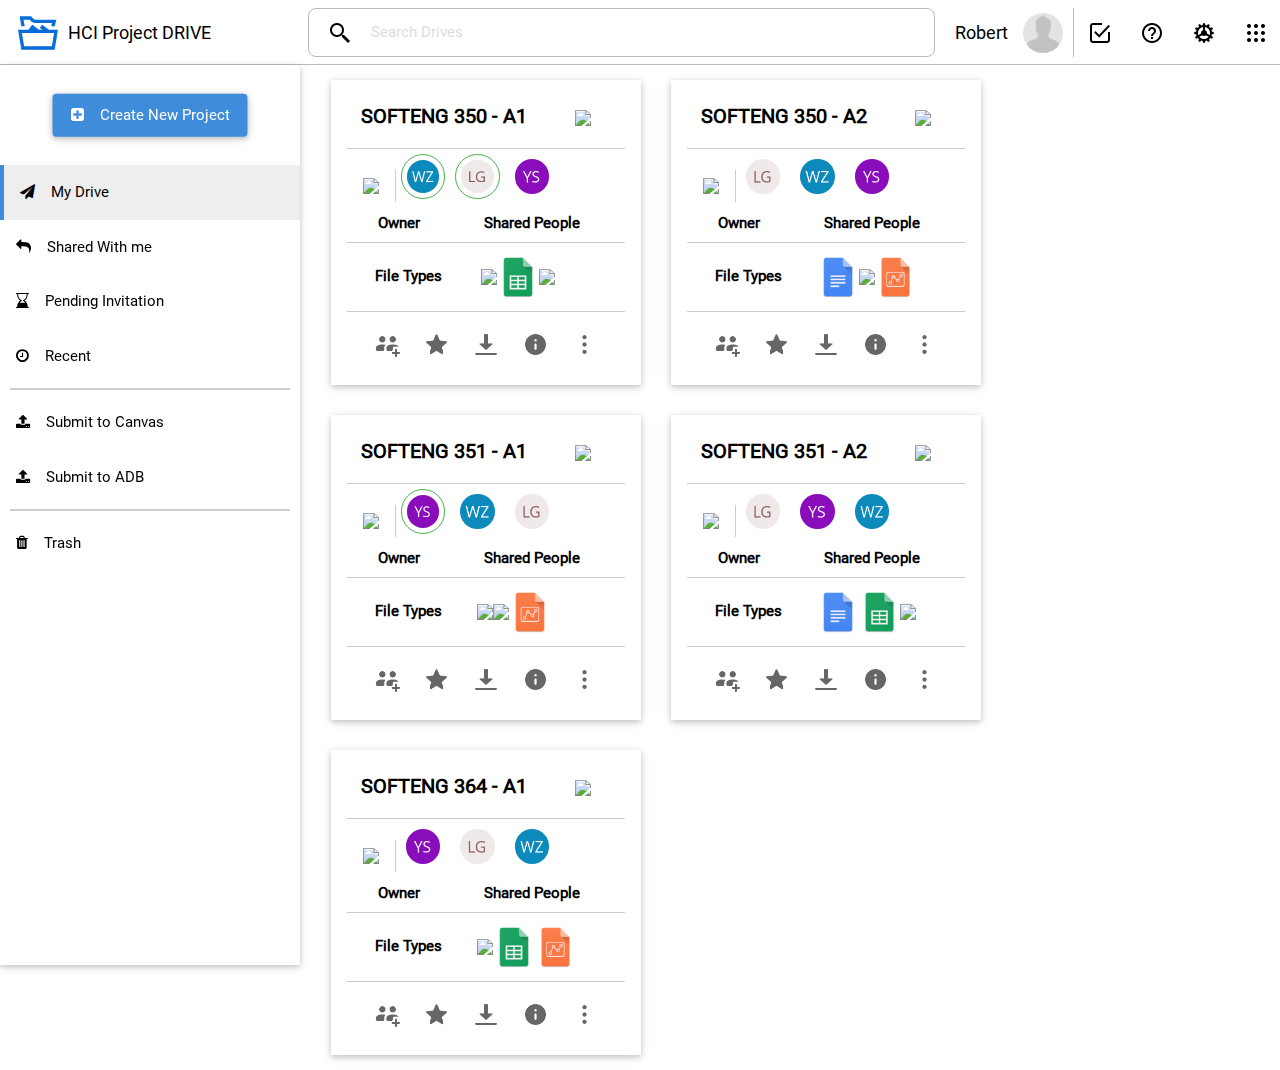
==== commit 1735fb3b: "Add comment for index.html and rename the css file" ====
--- a/index.html
+++ b/index.html
@@ -3,7 +3,7 @@
 <title>HCI Project Drive</title>
 <meta charset="UTF-8">
 <meta name="viewport" content="width=device-width, initial-scale=1">
-<link href="css/ysun.css" rel="stylesheet" type="text/css">
+<link href="css/header.css" rel="stylesheet" type="text/css">
 <link rel="stylesheet" href="css/w3.css">
 
 <link rel="stylesheet" href="font-awesome-4.7.0/css/font-awesome.min.css">
@@ -24,22 +24,27 @@
 </style>
 <body>
 
+<!-- header of the web page -->
 <header class="header">
 	<div class="topnav">
+    <!-- this div include logo and title-->
 		<div class="header-left">
 			<img class="logo" src="assets/icon_drive.png" title="Drives" alt width="40" height="40">
 			<span class="title">HCI Project DRIVE</span>
-		</div>
+    </div>
+    <!-- this div is for search container -->
 	  	<div class="search-container">
 			<div class="icon-background">
 				<img class="search-icon" src="assets/icon-search.png" title="Search" alt width="24" height="24">
 			</div>
 			<input type="search" id="searchInput" class="search-field" onkeyup="searchFunction()" placeholder="Search Drives" name="search">
-		</div>
+    </div>
+    <!-- this div include file infomation -->
 		<div class="profile">
 			<span class="profile-name">Robert</span>
 			<img class="profile-img" src="assets/img_profile.png" title="Your profile" alt width="40" height="40">
-		</div>
+    </div>
+    <!-- this div is for menu -->
 		<div class="menu">
 			<div class="icon-background">
 				<img class="status-icon" src="assets/icon-tickbox.png" title="Status" alt width="24" height="24">
@@ -56,6 +61,7 @@
 		</div>
 	</div>
 </header>
+
 <!-- Side Navigation -->
 <nav class="w3-sidebar w3-bar-block w3-collapse w3-white w3-animate-left w3-card" id="mySidebar">
   <div id="div-new-project" class= "div-wrapper">
--- a/css/header.css
+++ b/css/header.css
@@ -0,0 +1,170 @@
+@charset "utf-8";
+/* CSS Document */
+/* default padding/margin */
+*{
+	margin: 0;
+	padding: 0;
+}
+
+/* css for header class */
+.header{
+	width: 100%;
+	height: 65px;
+	border-bottom: 1px solid #BBBBBB;
+	background-color: #FFFFFF;
+	align-items: center;
+	display: block;
+	background:white;
+	position:fixed;
+	z-index: 3;
+	top:0;
+}
+
+/* css for logo and title */
+.header-left{
+	display: flex;
+	max-width: 300px;
+	width: 100%;
+	padding: 0px 30px 0px 0px;
+	align-items: center;
+	position: relative;
+}
+
+/* css for logo class */
+.logo{
+	left: 10px;
+	position: relative;
+}
+
+/* css for title class */
+.title{
+	font-size: large;
+	left: 20px;
+	margin-right: 20px;
+	position: relative;
+	cursor: pointer;
+}
+
+/* css for title class (hover) */
+.title:hover{
+	transition: opacity .25s ease;
+	opacity: 50%;
+}
+
+/* css for profile class */
+.profile{
+	left: 10px;
+	border-right: 1px solid #BBBBBB;
+	display: flex;
+	position: relative;
+	align-items: center;
+	justify-content: center;
+}
+
+/* css for profile image class */
+.profile-img{
+	border-radius: 20px;
+	margin: 0px 10px 0px 2px;
+	cursor: pointer;
+	position: relative;
+}
+
+/* css for profile name class */
+.profile-name{
+	width: 60px;
+	margin: 0px 6px 0px 10px;
+	font-size: large;
+	align-items: center;
+	position: relative;
+	
+}
+
+/* css for top navgation bar */
+.topnav{
+	height: 65px;
+	display:flex;
+	padding: 8px;
+	position: relative;
+}
+
+/* css for search container class */
+.search-container{
+	display: flex;
+	background: transparent;
+	border: 0.5px solid #BBBBBB;
+	border-radius: 8px;
+    width: 760px;
+	margin-right: auto;
+	padding: 0px 5px;
+	align-items: center;
+	position: relative;
+}
+
+/* css for search field class */
+.search-field{
+	background: transparent;
+	border: none;
+	padding: 0px 5px;
+	width: 90%;
+	overflow: hidden;
+	outline: none;
+	opacity: 25%;
+	position: relative;
+}
+
+/* css for search field class (hover) */
+.search-field:hover{
+	transition: opacity .25s ease;
+	opacity: 100%;
+}
+
+/* css for menu class */
+.menu{
+	left: 10px;
+	display: flex;
+	align-items: center;
+	position: relative;
+}
+
+/* css for icon background class */
+.icon-background{
+	width: 40px;
+	height: 40px;
+	background: transparent;
+	border-radius: 20px;
+	margin: 0px 6px;
+	display: flex;
+	align-items: center;
+	justify-content: center;
+	cursor: pointer;
+}
+
+/* css for icon background class (hover) */
+.icon-background:hover{
+	background: #EEEEEE;
+}
+
+/* css for menu icon */
+.menu-icon{
+	cursor: pointer;
+}
+
+/* css for gear icon */
+.gear-icon{
+	cursor: pointer;
+}
+
+/* css for help icon */
+.help-icon{
+	cursor: pointer;
+}
+
+/* css for status icon */
+.status-icon{
+	cursor: pointer;
+}
+
+/* css for search icon */
+.search-icon{
+	cursor: pointer;
+}--- a/css/sideNav.css
+++ b/css/sideNav.css
@@ -1,15 +1,12 @@
 /* CSS Document */
-/*
-64AFED
-3f8cda
-314582
-1E274B
-*/
+
+/*the colour palette is to be used across all blues*/
 .google-drive-blue{
   background: #3f8cda;
   color:white;
 }
 
+/*Used by the wrapper*/
 .div-wrapper{
   position: relative;
 }
@@ -19,6 +16,7 @@
   margin: 15px 0px;
 }
 
+/*Initial and hover effect for the create new project button*/
 .btn-new-project{
   transition-duration: 0.4s;
   border: 2px solid #3f8cda;
